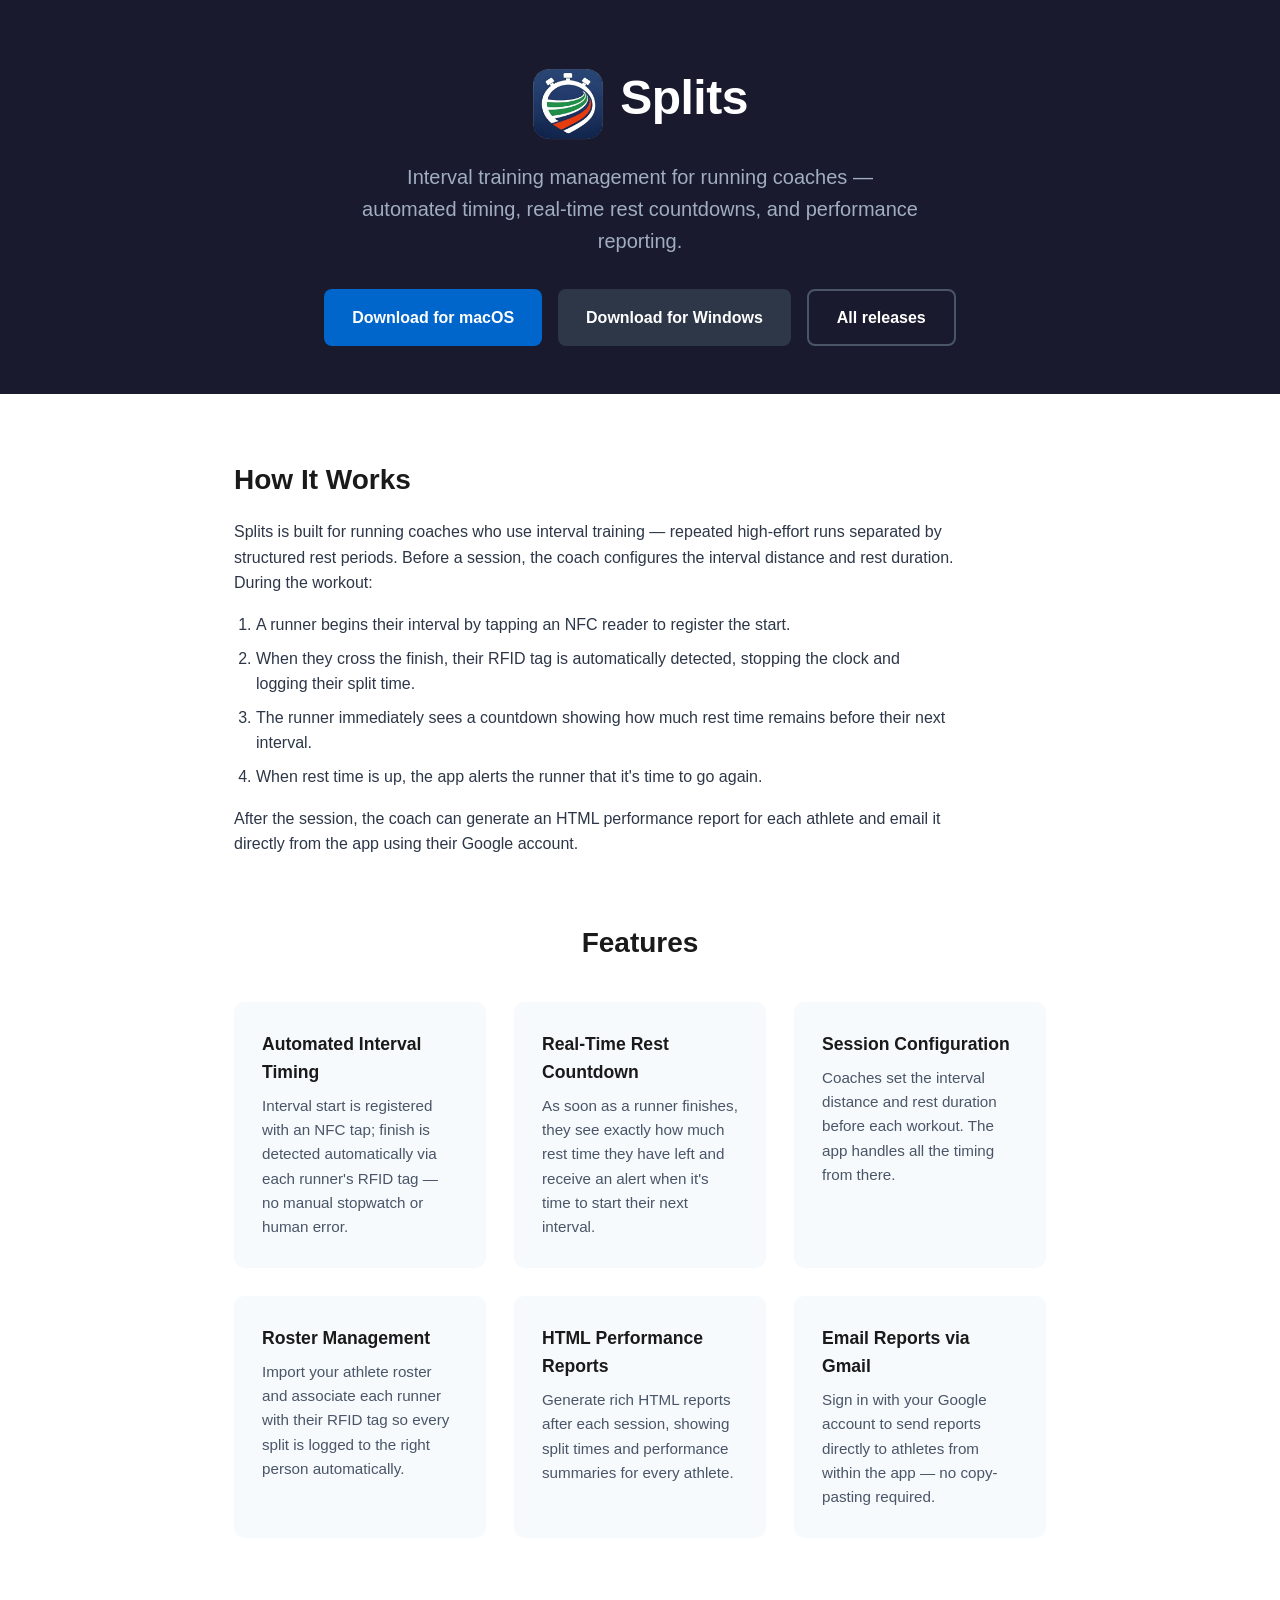
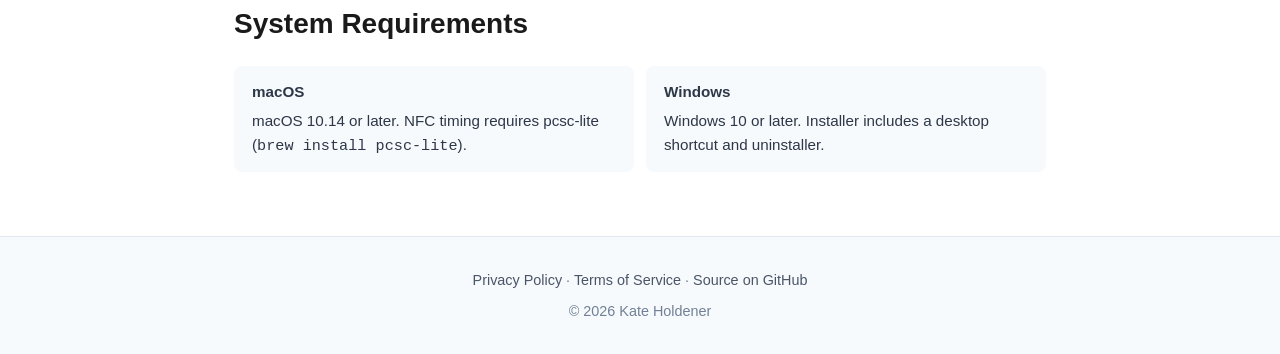
==== docs/index.html @ 9089501d "added user-facing documentation" ====
<!DOCTYPE html>
<html lang="en">
<head>
  <meta charset="UTF-8" />
  <meta name="viewport" content="width=device-width, initial-scale=1.0" />
  <title>Splits — Interval Training Timer</title>
  <link rel="stylesheet" href="assets/style.css" />
</head>
<body>

<header>
  <div style="display: inline-flex; align-items: center; gap: 16px; margin-bottom: 12px;">
    <img src="assets/splits.png" alt="Splits logo" style="width: 72px; height: 72px; border-radius: 16px;" />
    <h1>Splits</h1>
  </div>
  <p class="tagline">Interval training management for running coaches — automated timing, real-time rest countdowns, and performance reporting.</p>
  <div class="download-buttons">
    <a class="btn btn-primary"
       href="https://github.com/cse-4504-wustl-sp26/interval_timer/releases/latest/download/Splits-macos.zip">
      Download for macOS
    </a>
    <a class="btn btn-secondary"
       href="https://github.com/cse-4504-wustl-sp26/interval_timer/releases/latest/download/Splits-installer.exe">
      Download for Windows
    </a>
    <a class="btn btn-outline"
       href="https://github.com/cse-4504-wustl-sp26/interval_timer/releases">
      All releases
    </a>
  </div>
</header>

<main>
  <section class="overview">
    <h2>How It Works</h2>
    <p>Splits is built for running coaches who use interval training — repeated high-effort runs separated by structured rest periods. Before a session, the coach configures the interval distance and rest duration. During the workout:</p>
    <ol>
      <li>A runner begins their interval by tapping an NFC reader to register the start.</li>
      <li>When they cross the finish, their RFID tag is automatically detected, stopping the clock and logging their split time.</li>
      <li>The runner immediately sees a countdown showing how much rest time remains before their next interval.</li>
      <li>When rest time is up, the app alerts the runner that it's time to go again.</li>
    </ol>
    <p>After the session, the coach can generate an HTML performance report for each athlete and email it directly from the app using their Google account.</p>
  </section>

  <section class="features">
    <h2>Features</h2>
    <div class="feature-grid">

      <div class="feature-card">
        <h3>Automated Interval Timing</h3>
        <p>Interval start is registered with an NFC tap; finish is detected automatically via each runner's RFID tag — no manual stopwatch or human error.</p>
      </div>

      <div class="feature-card">
        <h3>Real-Time Rest Countdown</h3>
        <p>As soon as a runner finishes, they see exactly how much rest time they have left and receive an alert when it's time to start their next interval.</p>
      </div>

      <div class="feature-card">
        <h3>Session Configuration</h3>
        <p>Coaches set the interval distance and rest duration before each workout. The app handles all the timing from there.</p>
      </div>

      <div class="feature-card">
        <h3>Roster Management</h3>
        <p>Import your athlete roster and associate each runner with their RFID tag so every split is logged to the right person automatically.</p>
      </div>

      <div class="feature-card">
        <h3>HTML Performance Reports</h3>
        <p>Generate rich HTML reports after each session, showing split times and performance summaries for every athlete.</p>
      </div>

      <div class="feature-card">
        <h3>Email Reports via Gmail</h3>
        <p>Sign in with your Google account to send reports directly to athletes from within the app — no copy-pasting required.</p>
      </div>

    </div>
  </section>

  <section class="requirements">
    <h2>System Requirements</h2>
    <ul>
      <li>
        <strong>macOS</strong>
        macOS 10.14 or later. NFC timing requires pcsc-lite
        (<code>brew install pcsc-lite</code>).
      </li>
      <li>
        <strong>Windows</strong>
        Windows 10 or later. Installer includes a desktop shortcut and uninstaller.
      </li>
    </ul>
  </section>
</main>

<footer>
  <p>
    <a href="privacy-policy.html">Privacy Policy</a> &middot;
    <a href="terms-of-service.html">Terms of Service</a> &middot;
    <a href="https://github.com/cse-4504-wustl-sp26/interval_timer">Source on GitHub</a>
  </p>
  <p style="margin-top: 8px;">&copy; 2026 Kate Holdener</p>
</footer>

</body>
</html>
---- docs/assets/style.css ----
* {
  box-sizing: border-box;
  margin: 0;
  padding: 0;
}

body {
  font-family: -apple-system, BlinkMacSystemFont, "Segoe UI", Roboto, Helvetica, Arial, sans-serif;
  color: #1a1a1a;
  background: #fff;
  line-height: 1.6;
}

a {
  color: #0066cc;
  text-decoration: none;
}

a:hover {
  text-decoration: underline;
}

header {
  background: #1a1a2e;
  color: #fff;
  padding: 60px 24px 48px;
  text-align: center;
}

header h1 {
  font-size: 3rem;
  font-weight: 700;
  letter-spacing: -0.5px;
  margin-bottom: 12px;
}

header p.tagline {
  font-size: 1.25rem;
  color: #a0aec0;
  max-width: 560px;
  margin: 0 auto 32px;
}

.download-buttons {
  display: flex;
  gap: 16px;
  justify-content: center;
  flex-wrap: wrap;
}

.btn {
  display: inline-flex;
  align-items: center;
  gap: 8px;
  padding: 14px 28px;
  border-radius: 8px;
  font-size: 1rem;
  font-weight: 600;
  transition: opacity 0.15s;
}

.btn:hover {
  opacity: 0.85;
  text-decoration: none;
}

.btn-primary {
  background: #0066cc;
  color: #fff;
}

.btn-secondary {
  background: #2d3748;
  color: #fff;
}

.btn-outline {
  background: transparent;
  color: #fff;
  border: 2px solid #4a5568;
}

main {
  max-width: 860px;
  margin: 0 auto;
  padding: 0 24px;
}

.overview {
  padding: 64px 0 48px;
  max-width: 720px;
}

.overview h2 {
  font-size: 1.75rem;
  margin-bottom: 16px;
}

.overview p {
  color: #2d3748;
  margin-bottom: 16px;
}

.overview ol {
  padding-left: 22px;
  margin-bottom: 16px;
}

.overview li {
  color: #2d3748;
  margin-bottom: 8px;
}

.features {
  padding: 0 0 64px;
}

.features h2 {
  font-size: 1.75rem;
  margin-bottom: 36px;
  text-align: center;
}

.feature-grid {
  display: grid;
  grid-template-columns: repeat(auto-fit, minmax(240px, 1fr));
  gap: 28px;
}

.feature-card {
  background: #f7fafc;
  border-radius: 10px;
  padding: 28px;
}

.feature-card h3 {
  font-size: 1.1rem;
  margin-bottom: 8px;
}

.feature-card p {
  color: #4a5568;
  font-size: 0.95rem;
}

.requirements {
  padding: 0 0 64px;
}

.requirements h2 {
  font-size: 1.75rem;
  margin-bottom: 20px;
}

.requirements ul {
  list-style: none;
  display: grid;
  grid-template-columns: repeat(auto-fit, minmax(280px, 1fr));
  gap: 12px;
}

.requirements li {
  background: #f7fafc;
  border-radius: 8px;
  padding: 14px 18px;
  color: #2d3748;
  font-size: 0.95rem;
}

.requirements li strong {
  display: block;
  margin-bottom: 4px;
}

footer {
  background: #f7fafc;
  border-top: 1px solid #e2e8f0;
  text-align: center;
  padding: 32px 24px;
  color: #718096;
  font-size: 0.9rem;
}

footer a {
  color: #4a5568;
}

/* Policy pages */
.policy-header {
  background: #1a1a2e;
  color: #fff;
  padding: 48px 24px 36px;
  text-align: center;
}

.policy-header h1 {
  font-size: 2rem;
  font-weight: 700;
}

.policy-header p {
  color: #a0aec0;
  margin-top: 8px;
}

.policy-body {
  max-width: 720px;
  margin: 0 auto;
  padding: 48px 24px 80px;
}

.policy-body h2 {
  font-size: 1.25rem;
  margin: 36px 0 10px;
}

.policy-body p,
.policy-body li {
  color: #2d3748;
  margin-bottom: 10px;
  font-size: 0.975rem;
}

.policy-body ul {
  padding-left: 20px;
  margin-bottom: 10px;
}

.back-link {
  display: inline-block;
  margin-bottom: 32px;
  color: #0066cc;
  font-size: 0.9rem;
}
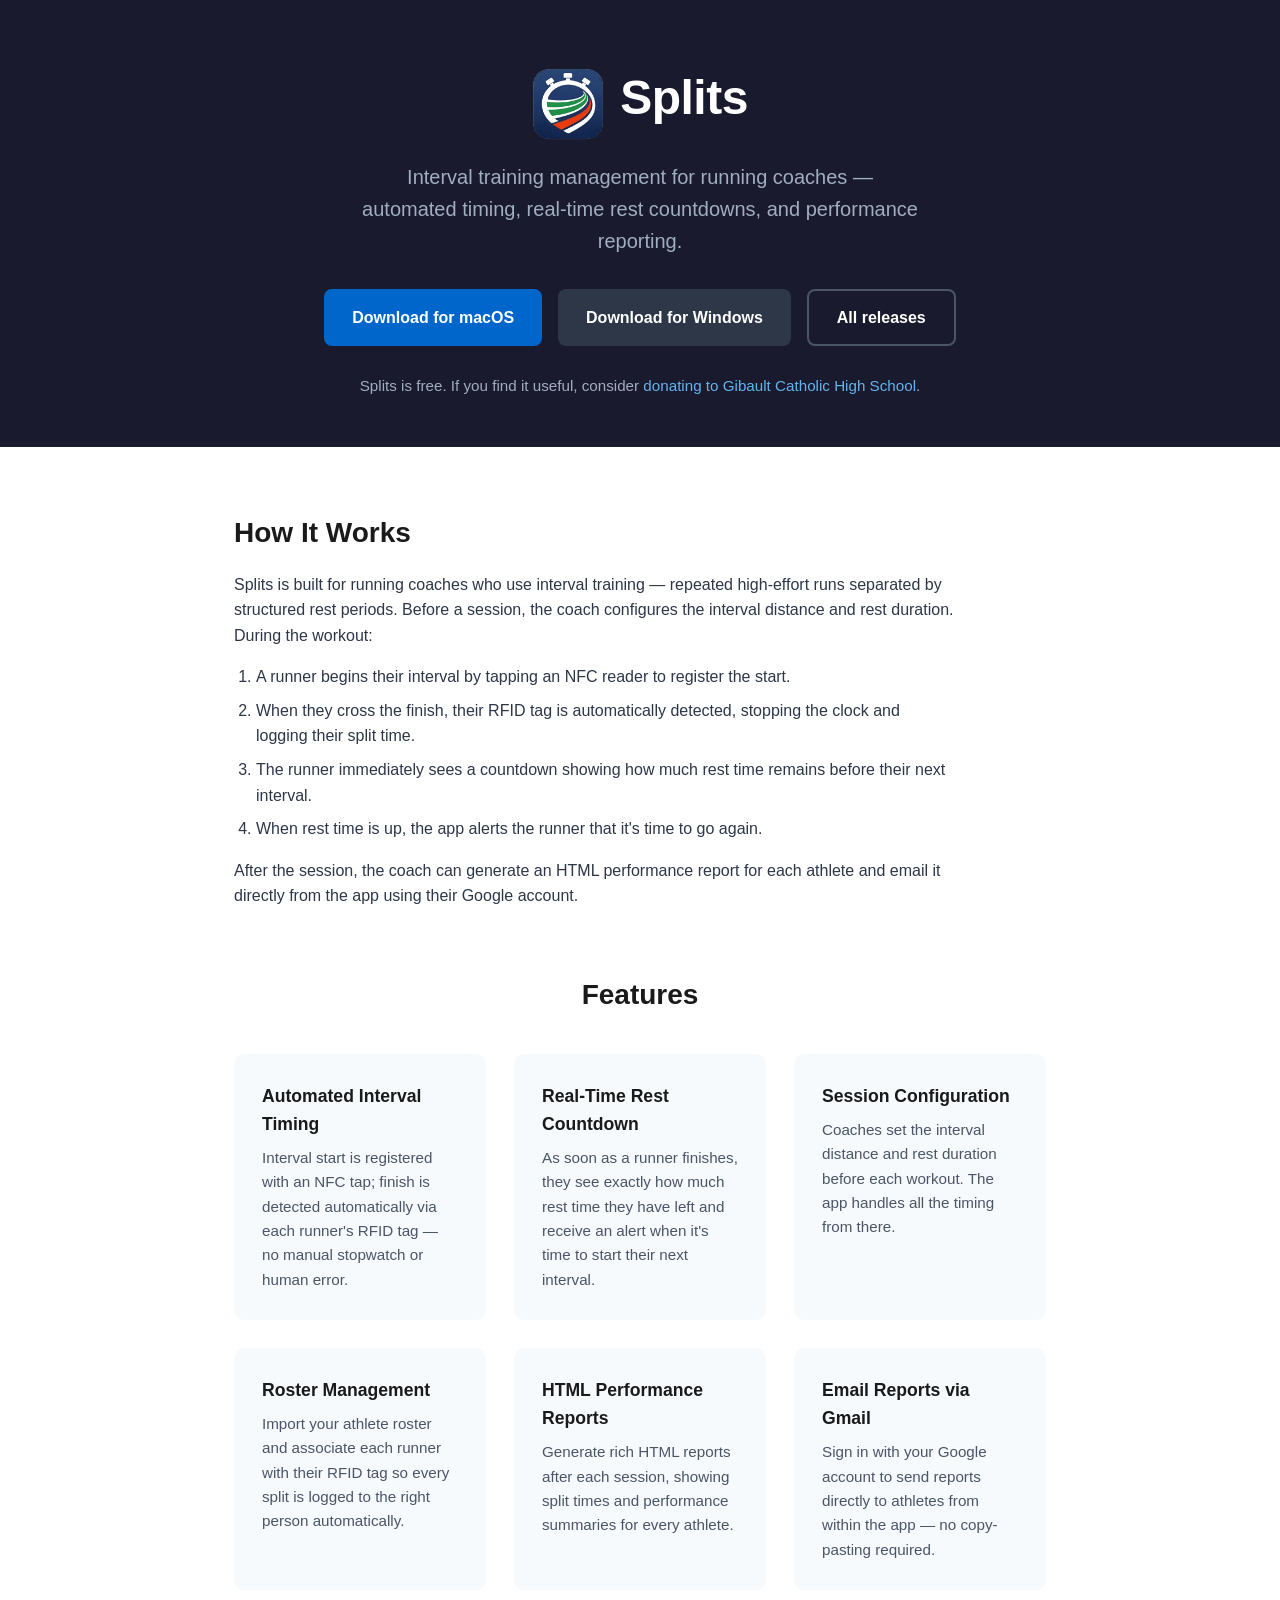
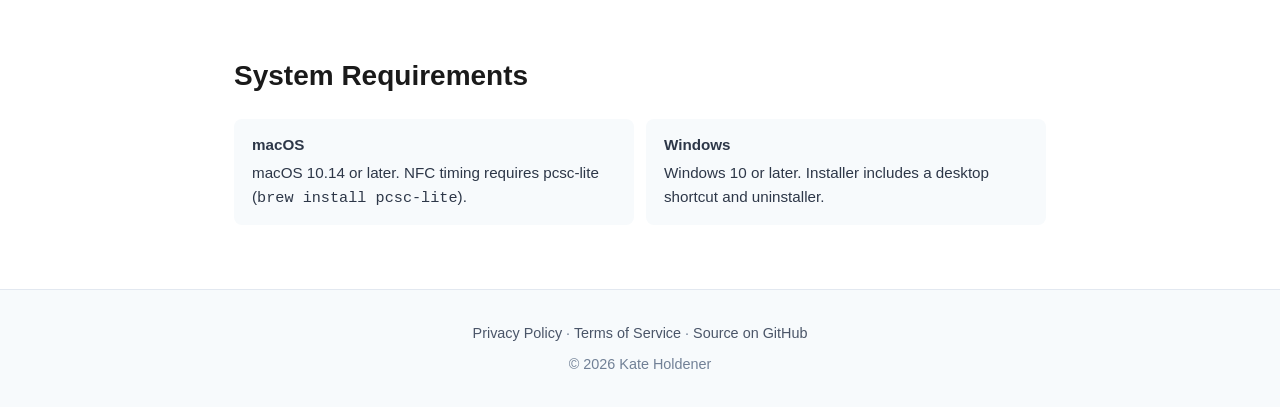
==== commit 47af51a2: "updated main page" ====
--- a/docs/index.html
+++ b/docs/index.html
@@ -5,6 +5,7 @@
   <meta name="viewport" content="width=device-width, initial-scale=1.0" />
   <title>Splits — Interval Training Timer</title>
   <link rel="stylesheet" href="assets/style.css" />
+  <link rel="icon" type="image/png" href="assets/splits.png" />
 </head>
 <body>
 
@@ -28,6 +29,12 @@
       All releases
     </a>
   </div>
+  <p style="margin-top: 28px; color: #a0aec0; font-size: 0.95rem;">
+    Splits is free. If you find it useful, consider
+    <a href="https://www.paypal.com/donate/?hosted_button_id=MZZQMDDTEQJL8"
+       style="color: #63b3ed;"
+       target="_blank" rel="noopener">donating to Gibault Catholic High School</a>.
+  </p>
 </header>
 
 <main>
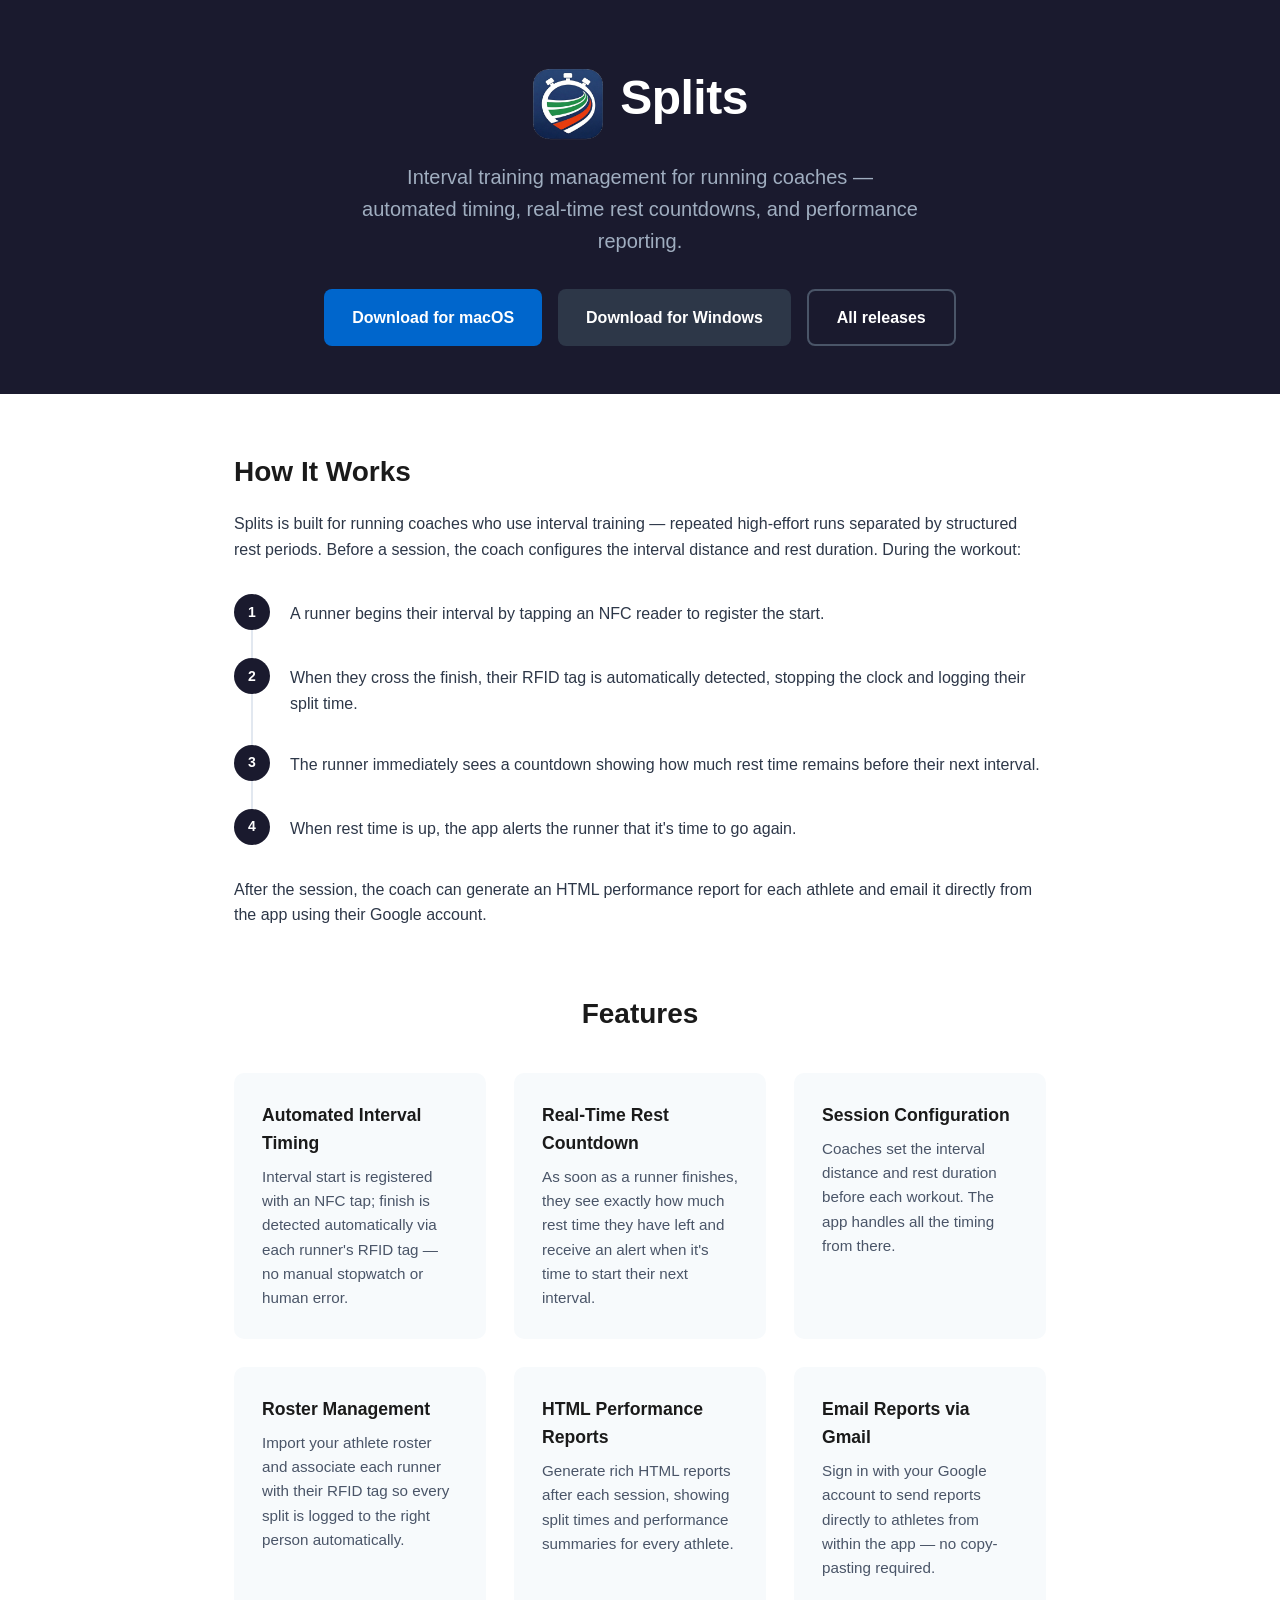
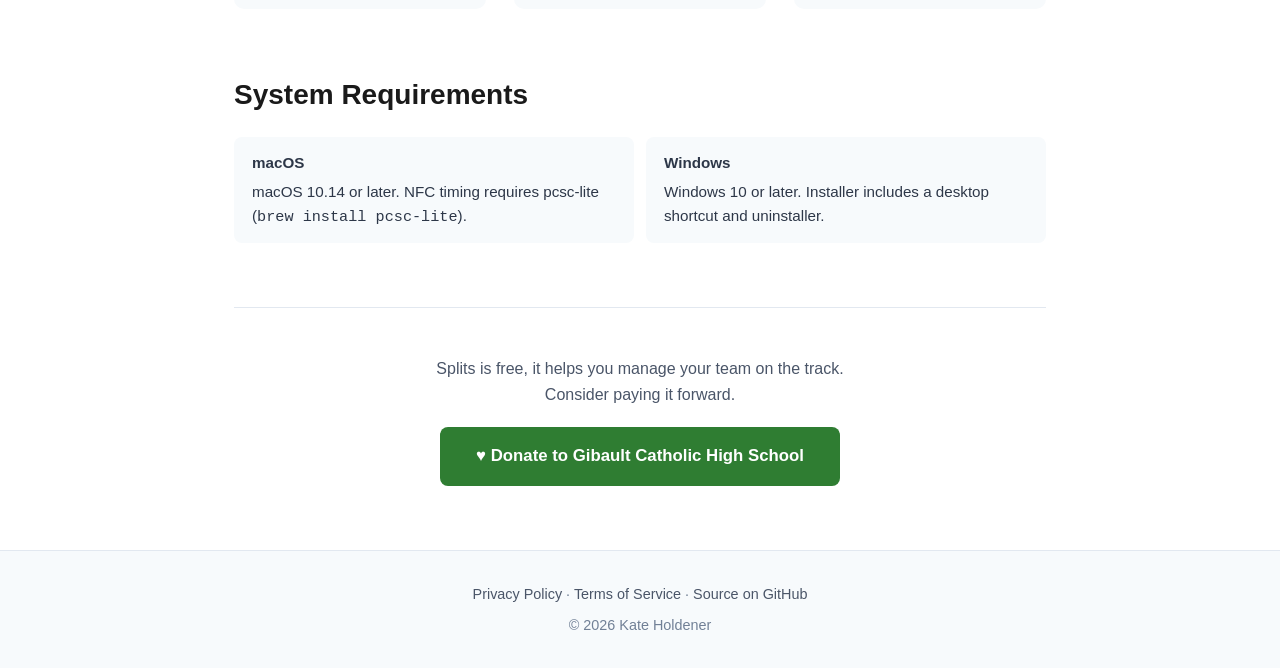
==== commit 52bc299d: "udated the website" ====
--- a/docs/index.html
+++ b/docs/index.html
@@ -29,24 +29,30 @@
       All releases
     </a>
   </div>
-  <p style="margin-top: 28px; color: #a0aec0; font-size: 0.95rem;">
-    Splits is free. If you find it useful, consider
-    <a href="https://www.paypal.com/donate/?hosted_button_id=MZZQMDDTEQJL8"
-       style="color: #63b3ed;"
-       target="_blank" rel="noopener">donating to Gibault Catholic High School</a>.
-  </p>
 </header>
 
 <main>
   <section class="overview">
     <h2>How It Works</h2>
     <p>Splits is built for running coaches who use interval training — repeated high-effort runs separated by structured rest periods. Before a session, the coach configures the interval distance and rest duration. During the workout:</p>
-    <ol>
-      <li>A runner begins their interval by tapping an NFC reader to register the start.</li>
-      <li>When they cross the finish, their RFID tag is automatically detected, stopping the clock and logging their split time.</li>
-      <li>The runner immediately sees a countdown showing how much rest time remains before their next interval.</li>
-      <li>When rest time is up, the app alerts the runner that it's time to go again.</li>
-    </ol>
+    <div class="timeline">
+      <div class="timeline-step">
+        <div class="timeline-marker">1</div>
+        <div class="timeline-content">A runner begins their interval by tapping an NFC reader to register the start.</div>
+      </div>
+      <div class="timeline-step">
+        <div class="timeline-marker">2</div>
+        <div class="timeline-content">When they cross the finish, their RFID tag is automatically detected, stopping the clock and logging their split time.</div>
+      </div>
+      <div class="timeline-step">
+        <div class="timeline-marker">3</div>
+        <div class="timeline-content">The runner immediately sees a countdown showing how much rest time remains before their next interval.</div>
+      </div>
+      <div class="timeline-step">
+        <div class="timeline-marker">4</div>
+        <div class="timeline-content">When rest time is up, the app alerts the runner that it's time to go again.</div>
+      </div>
+    </div>
     <p>After the session, the coach can generate an HTML performance report for each athlete and email it directly from the app using their Google account.</p>
   </section>
 
@@ -101,6 +107,15 @@
       </li>
     </ul>
   </section>
+
+  <section class="donate-section">
+    <p>Splits is free, it helps you manage your team on the track. Consider paying it forward.</p>
+    <a href="https://www.paypal.com/donate/?hosted_button_id=MZZQMDDTEQJL8"
+       class="btn btn-donate"
+       target="_blank" rel="noopener">
+      &#9829; Donate to Gibault Catholic High School
+    </a>
+  </section>
 </main>
 
 <footer>
--- a/docs/assets/style.css
+++ b/docs/assets/style.css
@@ -80,35 +80,103 @@
   border: 2px solid #4a5568;
 }
 
+.btn-donate {
+  background: #2f7d32;
+  color: #fff;
+  font-size: 1.05rem;
+  padding: 16px 36px;
+  border-radius: 8px;
+}
+
+.btn-donate:hover {
+  background: #1b5e20;
+  opacity: 1;
+  text-decoration: none;
+}
+
+.donate-section {
+  padding: 48px 0 64px;
+  text-align: center;
+  border-top: 1px solid #e2e8f0;
+  display: flex;
+  flex-direction: column;
+  align-items: center;
+  gap: 20px;
+}
+
+.donate-section p {
+  color: #4a5568;
+  font-size: 1rem;
+  max-width: 420px;
+}
+
+.overview {
+  padding: 56px 0 48px;
+}
+
+.overview h2 {
+  font-size: 1.75rem;
+  margin-bottom: 16px;
+}
+
+.overview > p {
+  color: #2d3748;
+  margin-bottom: 16px;
+}
+
+.timeline {
+  position: relative;
+  margin: 32px 0 32px;
+}
+
+.timeline::before {
+  content: '';
+  position: absolute;
+  left: 17px;
+  top: 18px;
+  bottom: 18px;
+  width: 2px;
+  background: #e2e8f0;
+}
+
+.timeline-step {
+  display: flex;
+  align-items: flex-start;
+  gap: 20px;
+  position: relative;
+  padding-bottom: 28px;
+}
+
+.timeline-step:last-child {
+  padding-bottom: 0;
+}
+
+.timeline-marker {
+  width: 36px;
+  height: 36px;
+  border-radius: 50%;
+  background: #1a1a2e;
+  color: #fff;
+  display: flex;
+  align-items: center;
+  justify-content: center;
+  font-weight: 700;
+  font-size: 0.875rem;
+  flex-shrink: 0;
+  position: relative;
+  z-index: 1;
+}
+
+.timeline-content {
+  color: #2d3748;
+  padding-top: 7px;
+  line-height: 1.6;
+}
+
 main {
   max-width: 860px;
   margin: 0 auto;
   padding: 0 24px;
-}
-
-.overview {
-  padding: 64px 0 48px;
-  max-width: 720px;
-}
-
-.overview h2 {
-  font-size: 1.75rem;
-  margin-bottom: 16px;
-}
-
-.overview p {
-  color: #2d3748;
-  margin-bottom: 16px;
-}
-
-.overview ol {
-  padding-left: 22px;
-  margin-bottom: 16px;
-}
-
-.overview li {
-  color: #2d3748;
-  margin-bottom: 8px;
 }
 
 .features {
